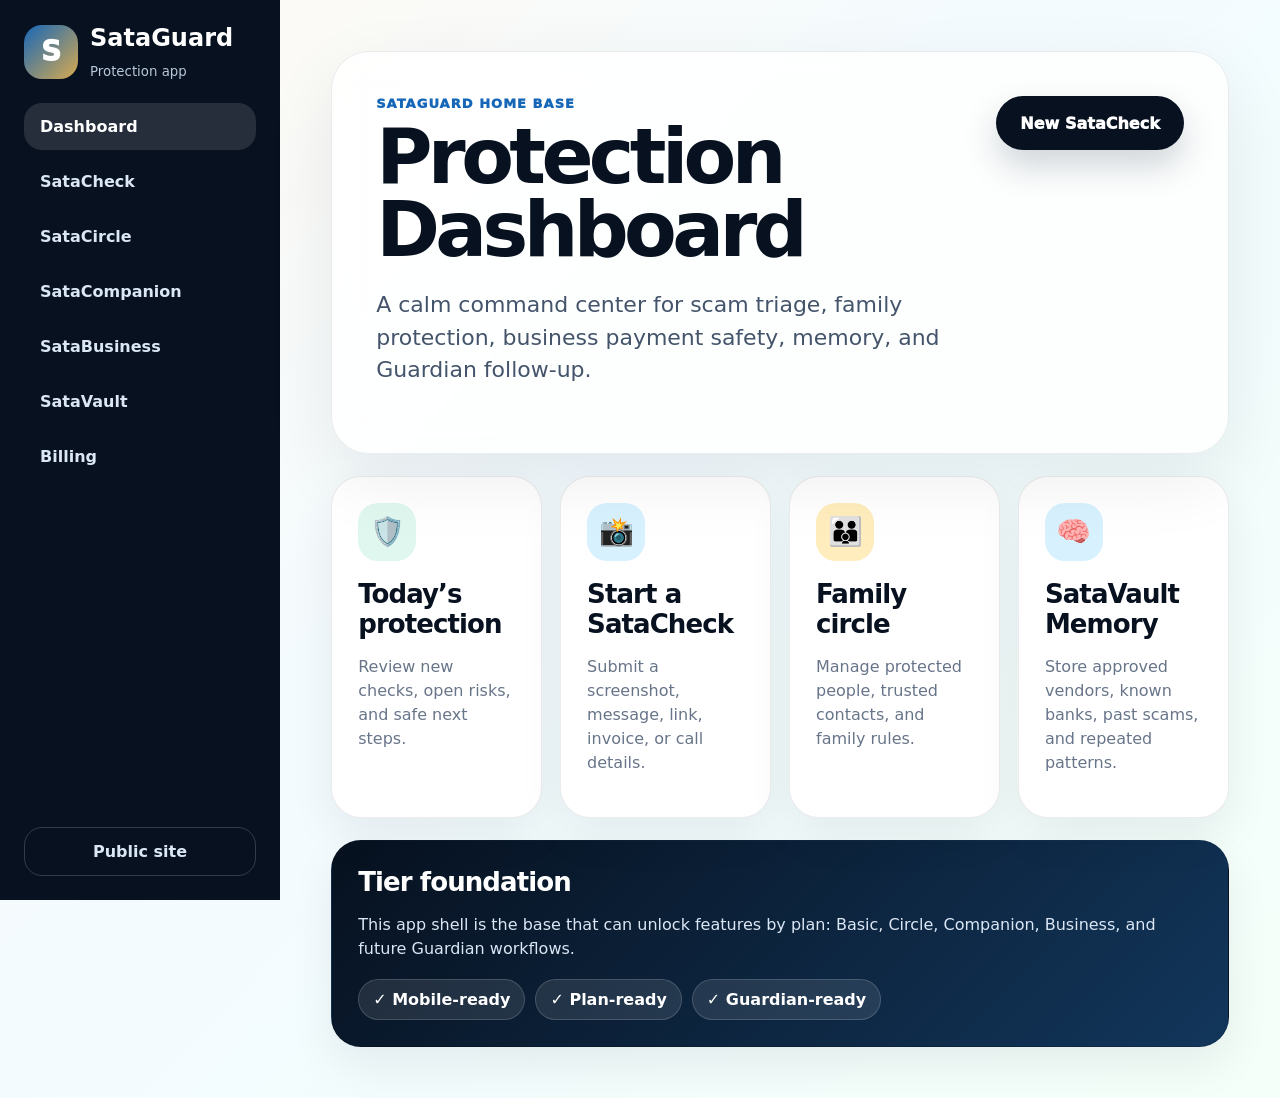
==== app/index.html @ 8d0e106e "feat: Add SataGuard app shell for tier foundation - Add /app dashboard route and tier page routes - " ====
<!doctype html><html lang="en"><head><meta charset="utf-8"/><meta name="viewport" content="width=device-width, initial-scale=1, viewport-fit=cover"/><meta name="theme-color" content="#07111f"/><title>Protection Dashboard | SataGuard App</title><link rel="stylesheet" href="/app/app.css"/></head><body><div class="app-shell"><aside class="app-sidebar"><a class="app-brand" href="/app"><span>S</span><strong>SataGuard</strong><small>Protection app</small></a><nav><a href="/app/index.html">Dashboard</a><a href="/app/satacheck.html">SataCheck</a><a href="/app/circle.html">SataCircle</a><a href="/app/companion.html">SataCompanion</a><a href="/app/business.html">SataBusiness</a><a href="/app/vault.html">SataVault</a><a href="/app/billing.html">Billing</a></nav><a class="public-link" href="/">Public site</a></aside><main class="app-main"><header class="app-top"><div><p class="app-kicker">SataGuard home base</p><h1>Protection Dashboard</h1><p>A calm command center for scam triage, family protection, business payment safety, memory, and Guardian follow-up.</p></div><a class="app-action" href="/satacheck.html">New SataCheck</a></header><section class="app-grid"><article class="app-card"><span>🛡️</span><h3>Today’s protection</h3><p>Review new checks, open risks, and safe next steps.</p></article><article class="app-card"><span>📸</span><h3>Start a SataCheck</h3><p>Submit a screenshot, message, link, invoice, or call details.</p></article><article class="app-card"><span>👪</span><h3>Family circle</h3><p>Manage protected people, trusted contacts, and family rules.</p></article><article class="app-card"><span>🧠</span><h3>SataVault Memory</h3><p>Store approved vendors, known banks, past scams, and repeated patterns.</p></article></section><section class="app-panel"><h2>Tier foundation</h2><p>This app shell is the base that can unlock features by plan: Basic, Circle, Companion, Business, and future Guardian workflows.</p><div class="status-row"><span>✓ Mobile-ready</span><span>✓ Plan-ready</span><span>✓ Guardian-ready</span></div></section></main></div><script src="/app/app.js"></script></body></html>
---- app/app.css ----
:root{--ink:#07111f;--text:#172033;--muted:#687589;--line:#d9e3ee;--soft:#f6f8fb;--blue:#1767b8;--gold:#d8aa4f;--green:#147a4d;--white:#fff}*{box-sizing:border-box}body{margin:0;font-family:Inter,ui-sans-serif,system-ui,-apple-system,Segoe UI,sans-serif;background:linear-gradient(135deg,#fffaf3,#f3fbff 45%,#f4fff9);color:var(--text)}a{color:inherit}.app-shell{display:grid;grid-template-columns:280px 1fr;min-height:100vh}.app-sidebar{position:sticky;top:0;height:100vh;padding:24px;background:var(--ink);color:white;display:flex;flex-direction:column;gap:24px}.app-brand{text-decoration:none;display:grid;grid-template-columns:54px 1fr;gap:12px;align-items:center}.app-brand span{grid-row:span 2;width:54px;height:54px;border-radius:18px;background:linear-gradient(135deg,var(--blue),var(--gold));display:grid;place-items:center;font-weight:950;font-size:28px}.app-brand strong{font-size:24px}.app-brand small{color:#b8c7d9}.app-sidebar nav{display:grid;gap:8px}.app-sidebar nav a,.public-link{padding:14px 16px;border-radius:18px;text-decoration:none;font-weight:850;color:#dbe7f5}.app-sidebar nav a:hover,.public-link:hover{background:#132842;color:white}.public-link{margin-top:auto;border:1px solid rgba(255,255,255,.18);text-align:center}.app-main{padding:clamp(20px,4vw,56px)}.app-top{display:grid;grid-template-columns:1fr auto;gap:20px;align-items:start;padding:clamp(24px,4vw,44px);border-radius:38px;background:rgba(255,255,255,.82);border:1px solid rgba(7,17,31,.08);box-shadow:0 24px 70px rgba(7,17,31,.08);backdrop-filter:blur(14px)}.app-kicker{margin:0 0 10px;color:var(--blue);font-weight:950;text-transform:uppercase;letter-spacing:.08em;font-size:13px}.app-top h1{margin:0 0 14px;font-size:clamp(42px,6vw,82px);line-height:.95;letter-spacing:-.06em;color:var(--ink)}.app-top p:not(.app-kicker){max-width:850px;color:#44546b;font-size:clamp(17px,2vw,22px);line-height:1.48}.app-action{display:inline-flex;align-items:center;justify-content:center;min-height:54px;padding:14px 24px;border-radius:999px;background:var(--ink);color:white;text-decoration:none;font-weight:950;box-shadow:0 16px 35px rgba(7,17,31,.18)}.app-grid{display:grid;grid-template-columns:repeat(4,minmax(0,1fr));gap:18px;margin-top:22px}.app-card,.app-panel{background:white;border:1px solid rgba(7,17,31,.08);border-radius:30px;padding:26px;box-shadow:0 18px 45px rgba(7,17,31,.07)}.app-card span{width:58px;height:58px;border-radius:20px;background:#dff7ee;display:grid;place-items:center;font-size:28px;margin-bottom:18px}.app-card:nth-child(2n) span{background:#d8f1ff}.app-card:nth-child(3n) span{background:#ffedbd}.app-card h3,.app-panel h2{margin:0 0 10px;color:var(--ink);font-size:26px;letter-spacing:-.035em}.app-card p,.app-panel p{color:var(--muted);line-height:1.5;font-size:16px}.app-panel{margin-top:22px;background:linear-gradient(135deg,#07111f,#12365b);color:white}.app-panel h2{color:white}.app-panel p{color:#dbe7f5}.status-row{display:flex;flex-wrap:wrap;gap:10px;margin-top:18px}.status-row span{padding:10px 14px;border-radius:999px;background:rgba(255,255,255,.1);border:1px solid rgba(255,255,255,.16);font-weight:850}@media(max-width:1100px){.app-shell{grid-template-columns:1fr}.app-sidebar{position:relative;height:auto}.app-sidebar nav{grid-template-columns:repeat(3,1fr)}.app-grid{grid-template-columns:repeat(2,1fr)}}@media(max-width:680px){.app-main{padding:14px}.app-top{grid-template-columns:1fr;border-radius:28px}.app-sidebar{padding:18px}.app-sidebar nav{grid-template-columns:1fr 1fr}.app-grid{grid-template-columns:1fr}.app-top h1{font-size:44px}.app-action{width:100%}}
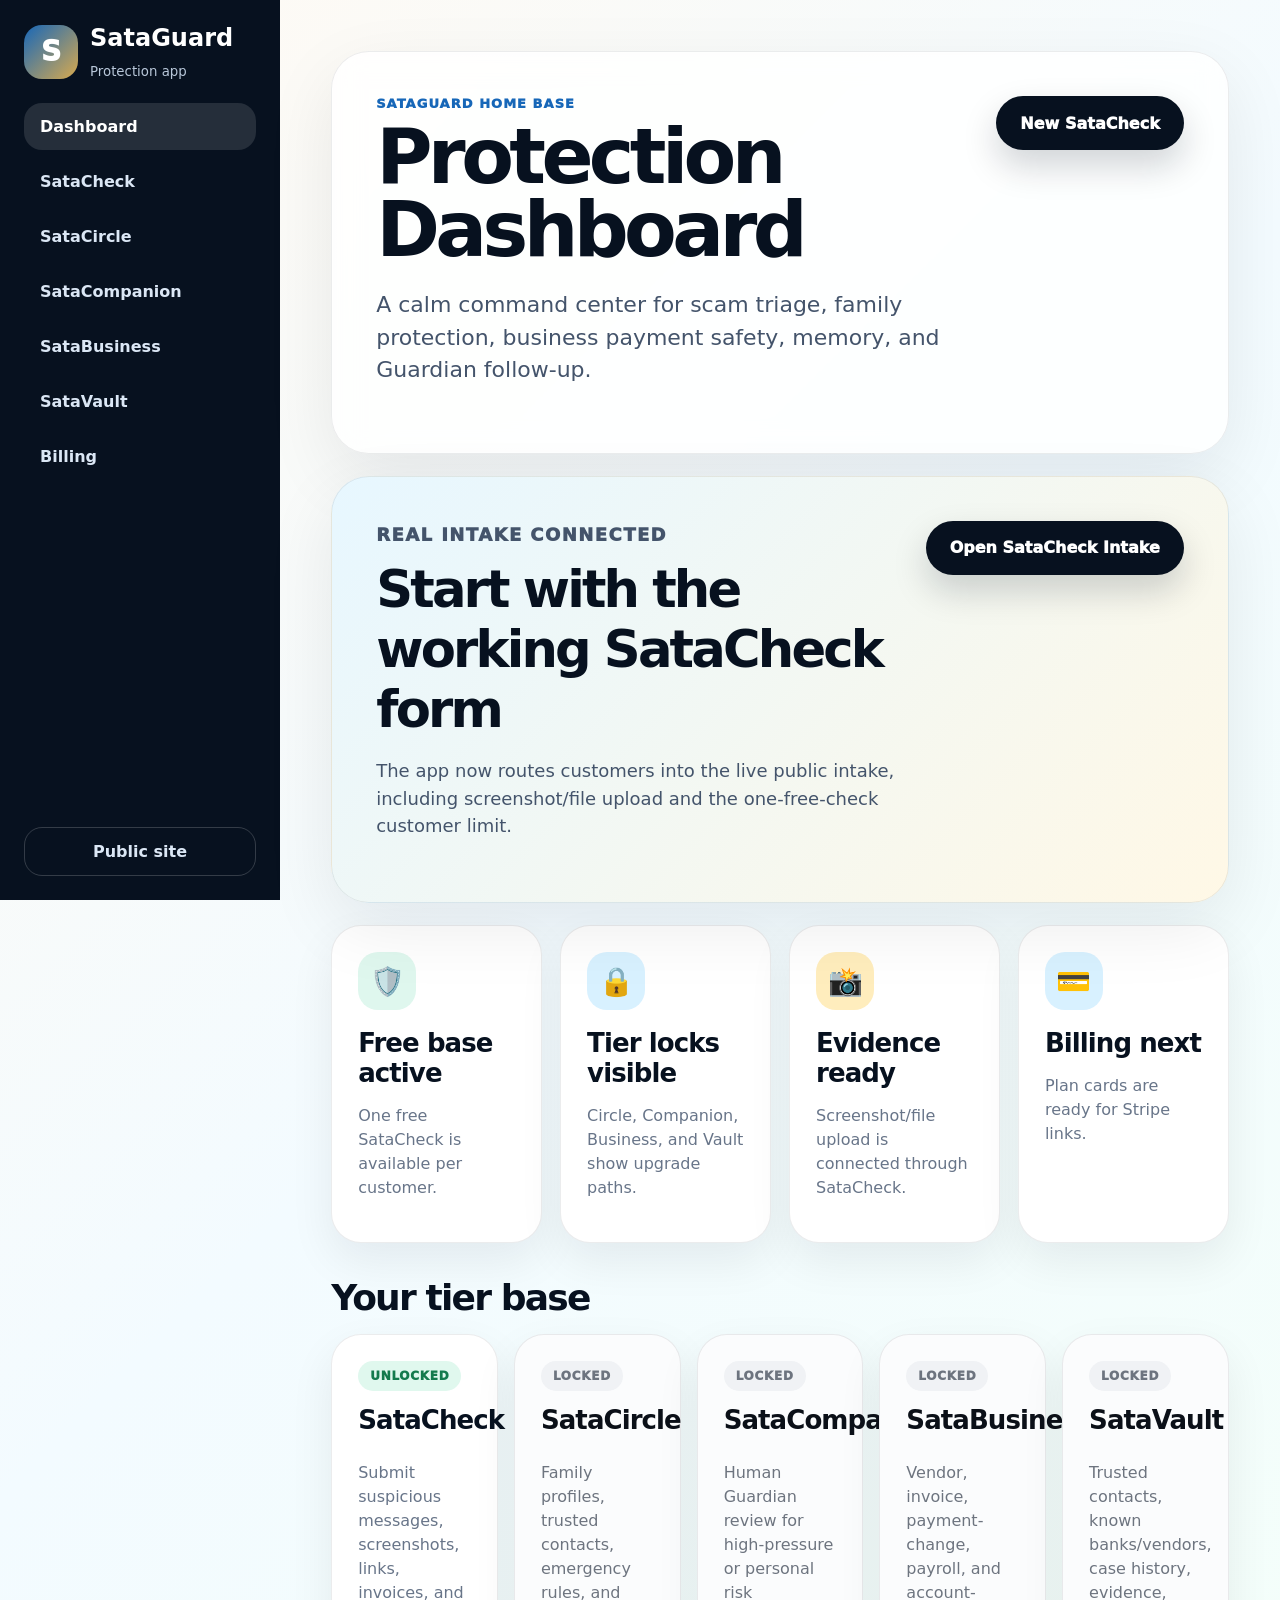
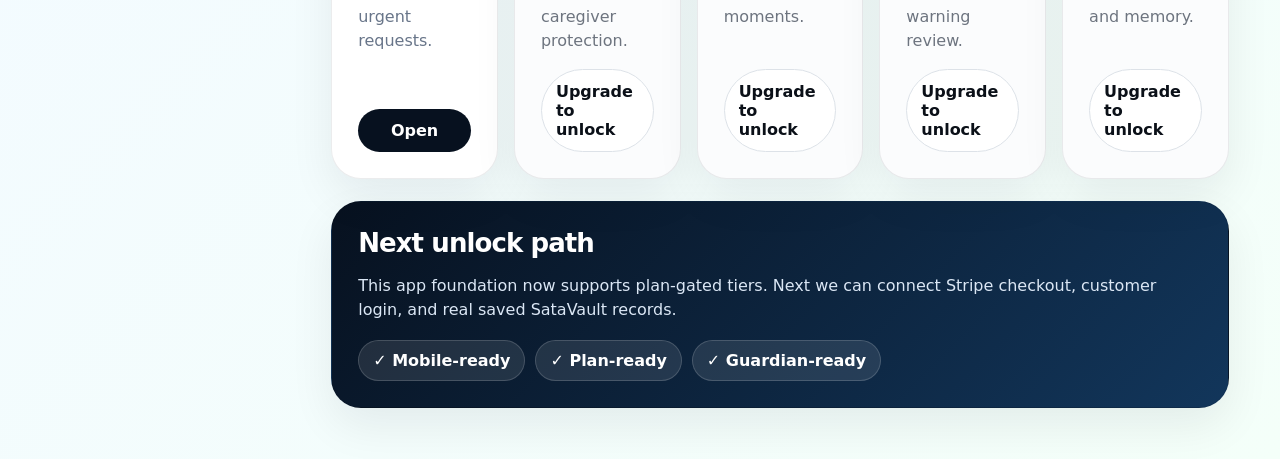
==== commit f5d18239: "feat: Add tier states to SataGuard app - Add tested plan access model for Free, Basic, Circle, Compa" ====
--- a/app/index.html
+++ b/app/index.html
@@ -1 +1 @@
-<!doctype html><html lang="en"><head><meta charset="utf-8"/><meta name="viewport" content="width=device-width, initial-scale=1, viewport-fit=cover"/><meta name="theme-color" content="#07111f"/><title>Protection Dashboard | SataGuard App</title><link rel="stylesheet" href="/app/app.css"/></head><body><div class="app-shell"><aside class="app-sidebar"><a class="app-brand" href="/app"><span>S</span><strong>SataGuard</strong><small>Protection app</small></a><nav><a href="/app/index.html">Dashboard</a><a href="/app/satacheck.html">SataCheck</a><a href="/app/circle.html">SataCircle</a><a href="/app/companion.html">SataCompanion</a><a href="/app/business.html">SataBusiness</a><a href="/app/vault.html">SataVault</a><a href="/app/billing.html">Billing</a></nav><a class="public-link" href="/">Public site</a></aside><main class="app-main"><header class="app-top"><div><p class="app-kicker">SataGuard home base</p><h1>Protection Dashboard</h1><p>A calm command center for scam triage, family protection, business payment safety, memory, and Guardian follow-up.</p></div><a class="app-action" href="/satacheck.html">New SataCheck</a></header><section class="app-grid"><article class="app-card"><span>🛡️</span><h3>Today’s protection</h3><p>Review new checks, open risks, and safe next steps.</p></article><article class="app-card"><span>📸</span><h3>Start a SataCheck</h3><p>Submit a screenshot, message, link, invoice, or call details.</p></article><article class="app-card"><span>👪</span><h3>Family circle</h3><p>Manage protected people, trusted contacts, and family rules.</p></article><article class="app-card"><span>🧠</span><h3>SataVault Memory</h3><p>Store approved vendors, known banks, past scams, and repeated patterns.</p></article></section><section class="app-panel"><h2>Tier foundation</h2><p>This app shell is the base that can unlock features by plan: Basic, Circle, Companion, Business, and future Guardian workflows.</p><div class="status-row"><span>✓ Mobile-ready</span><span>✓ Plan-ready</span><span>✓ Guardian-ready</span></div></section></main></div><script src="/app/app.js"></script></body></html>+<!doctype html><html lang="en"><head><meta charset="utf-8"/><meta name="viewport" content="width=device-width, initial-scale=1, viewport-fit=cover"/><meta name="theme-color" content="#07111f"/><title>Protection Dashboard | SataGuard App</title><link rel="stylesheet" href="/app/app.css"/></head><body><div class="app-shell"><aside class="app-sidebar"><a class="app-brand" href="/app"><span>S</span><strong>SataGuard</strong><small>Protection app</small></a><nav><a href="/app/index.html">Dashboard</a><a href="/app/satacheck.html">SataCheck</a><a href="/app/circle.html">SataCircle</a><a href="/app/companion.html">SataCompanion</a><a href="/app/business.html">SataBusiness</a><a href="/app/vault.html">SataVault</a><a href="/app/billing.html">Billing</a></nav><a class="public-link" href="/">Public site</a></aside><main class="app-main"><header class="app-top"><div><p class="app-kicker">SataGuard home base</p><h1>Protection Dashboard</h1><p>A calm command center for scam triage, family protection, business payment safety, memory, and Guardian follow-up.</p></div><a class="app-action" href="/satacheck.html">New SataCheck</a></header><section class="quick-flow"><div><p class="app-kicker">Real intake connected</p><h2>Start with the working SataCheck form</h2><p>The app now routes customers into the live public intake, including screenshot/file upload and the one-free-check customer limit.</p></div><a class="app-action" href="/satacheck.html">Open SataCheck Intake</a></section><section class="app-grid"><article class="app-card"><span>🛡️</span><h3>Free base active</h3><p>One free SataCheck is available per customer.</p></article><article class="app-card"><span>🔒</span><h3>Tier locks visible</h3><p>Circle, Companion, Business, and Vault show upgrade paths.</p></article><article class="app-card"><span>📸</span><h3>Evidence ready</h3><p>Screenshot/file upload is connected through SataCheck.</p></article><article class="app-card"><span>💳</span><h3>Billing next</h3><p>Plan cards are ready for Stripe links.</p></article></section><section class="tier-grid"><h2>Your tier base</h2><article class="tier-card unlocked"><div class="tier-state">Unlocked</div><h3>SataCheck</h3><p>Submit suspicious messages, screenshots, links, invoices, and urgent requests.</p><a href="/satacheck.html">Open</a></article><article class="tier-card locked"><div class="tier-state">Locked</div><h3>SataCircle</h3><p>Family profiles, trusted contacts, emergency rules, and caregiver protection.</p><a href="/app/billing.html">Upgrade to unlock</a></article><article class="tier-card locked"><div class="tier-state">Locked</div><h3>SataCompanion</h3><p>Human Guardian review for high-pressure or personal risk moments.</p><a href="/app/billing.html">Upgrade to unlock</a></article><article class="tier-card locked"><div class="tier-state">Locked</div><h3>SataBusiness</h3><p>Vendor, invoice, payment-change, payroll, and account-warning review.</p><a href="/app/billing.html">Upgrade to unlock</a></article><article class="tier-card locked"><div class="tier-state">Locked</div><h3>SataVault</h3><p>Trusted contacts, known banks/vendors, case history, evidence, and memory.</p><a href="/app/billing.html">Upgrade to unlock</a></article></section><section class="app-panel"><h2>Next unlock path</h2><p>This app foundation now supports plan-gated tiers. Next we can connect Stripe checkout, customer login, and real saved SataVault records.</p><div class="status-row"><span>✓ Mobile-ready</span><span>✓ Plan-ready</span><span>✓ Guardian-ready</span></div></section></main></div><script src="/app/app.js"></script></body></html>
--- a/app/app.css
+++ b/app/app.css
@@ -1 +1 @@
-:root{--ink:#07111f;--text:#172033;--muted:#687589;--line:#d9e3ee;--soft:#f6f8fb;--blue:#1767b8;--gold:#d8aa4f;--green:#147a4d;--white:#fff}*{box-sizing:border-box}body{margin:0;font-family:Inter,ui-sans-serif,system-ui,-apple-system,Segoe UI,sans-serif;background:linear-gradient(135deg,#fffaf3,#f3fbff 45%,#f4fff9);color:var(--text)}a{color:inherit}.app-shell{display:grid;grid-template-columns:280px 1fr;min-height:100vh}.app-sidebar{position:sticky;top:0;height:100vh;padding:24px;background:var(--ink);color:white;display:flex;flex-direction:column;gap:24px}.app-brand{text-decoration:none;display:grid;grid-template-columns:54px 1fr;gap:12px;align-items:center}.app-brand span{grid-row:span 2;width:54px;height:54px;border-radius:18px;background:linear-gradient(135deg,var(--blue),var(--gold));display:grid;place-items:center;font-weight:950;font-size:28px}.app-brand strong{font-size:24px}.app-brand small{color:#b8c7d9}.app-sidebar nav{display:grid;gap:8px}.app-sidebar nav a,.public-link{padding:14px 16px;border-radius:18px;text-decoration:none;font-weight:850;color:#dbe7f5}.app-sidebar nav a:hover,.public-link:hover{background:#132842;color:white}.public-link{margin-top:auto;border:1px solid rgba(255,255,255,.18);text-align:center}.app-main{padding:clamp(20px,4vw,56px)}.app-top{display:grid;grid-template-columns:1fr auto;gap:20px;align-items:start;padding:clamp(24px,4vw,44px);border-radius:38px;background:rgba(255,255,255,.82);border:1px solid rgba(7,17,31,.08);box-shadow:0 24px 70px rgba(7,17,31,.08);backdrop-filter:blur(14px)}.app-kicker{margin:0 0 10px;color:var(--blue);font-weight:950;text-transform:uppercase;letter-spacing:.08em;font-size:13px}.app-top h1{margin:0 0 14px;font-size:clamp(42px,6vw,82px);line-height:.95;letter-spacing:-.06em;color:var(--ink)}.app-top p:not(.app-kicker){max-width:850px;color:#44546b;font-size:clamp(17px,2vw,22px);line-height:1.48}.app-action{display:inline-flex;align-items:center;justify-content:center;min-height:54px;padding:14px 24px;border-radius:999px;background:var(--ink);color:white;text-decoration:none;font-weight:950;box-shadow:0 16px 35px rgba(7,17,31,.18)}.app-grid{display:grid;grid-template-columns:repeat(4,minmax(0,1fr));gap:18px;margin-top:22px}.app-card,.app-panel{background:white;border:1px solid rgba(7,17,31,.08);border-radius:30px;padding:26px;box-shadow:0 18px 45px rgba(7,17,31,.07)}.app-card span{width:58px;height:58px;border-radius:20px;background:#dff7ee;display:grid;place-items:center;font-size:28px;margin-bottom:18px}.app-card:nth-child(2n) span{background:#d8f1ff}.app-card:nth-child(3n) span{background:#ffedbd}.app-card h3,.app-panel h2{margin:0 0 10px;color:var(--ink);font-size:26px;letter-spacing:-.035em}.app-card p,.app-panel p{color:var(--muted);line-height:1.5;font-size:16px}.app-panel{margin-top:22px;background:linear-gradient(135deg,#07111f,#12365b);color:white}.app-panel h2{color:white}.app-panel p{color:#dbe7f5}.status-row{display:flex;flex-wrap:wrap;gap:10px;margin-top:18px}.status-row span{padding:10px 14px;border-radius:999px;background:rgba(255,255,255,.1);border:1px solid rgba(255,255,255,.16);font-weight:850}@media(max-width:1100px){.app-shell{grid-template-columns:1fr}.app-sidebar{position:relative;height:auto}.app-sidebar nav{grid-template-columns:repeat(3,1fr)}.app-grid{grid-template-columns:repeat(2,1fr)}}@media(max-width:680px){.app-main{padding:14px}.app-top{grid-template-columns:1fr;border-radius:28px}.app-sidebar{padding:18px}.app-sidebar nav{grid-template-columns:1fr 1fr}.app-grid{grid-template-columns:1fr}.app-top h1{font-size:44px}.app-action{width:100%}}+:root{--ink:#07111f;--text:#172033;--muted:#687589;--line:#d9e3ee;--soft:#f6f8fb;--blue:#1767b8;--gold:#d8aa4f;--green:#147a4d;--white:#fff}*{box-sizing:border-box}body{margin:0;font-family:Inter,ui-sans-serif,system-ui,-apple-system,Segoe UI,sans-serif;background:linear-gradient(135deg,#fffaf3,#f3fbff 45%,#f4fff9);color:var(--text)}a{color:inherit}.app-shell{display:grid;grid-template-columns:280px 1fr;min-height:100vh}.app-sidebar{position:sticky;top:0;height:100vh;padding:24px;background:var(--ink);color:white;display:flex;flex-direction:column;gap:24px}.app-brand{text-decoration:none;display:grid;grid-template-columns:54px 1fr;gap:12px;align-items:center}.app-brand span{grid-row:span 2;width:54px;height:54px;border-radius:18px;background:linear-gradient(135deg,var(--blue),var(--gold));display:grid;place-items:center;font-weight:950;font-size:28px}.app-brand strong{font-size:24px}.app-brand small{color:#b8c7d9}.app-sidebar nav{display:grid;gap:8px}.app-sidebar nav a,.public-link{padding:14px 16px;border-radius:18px;text-decoration:none;font-weight:850;color:#dbe7f5}.app-sidebar nav a:hover,.public-link:hover{background:#132842;color:white}.public-link{margin-top:auto;border:1px solid rgba(255,255,255,.18);text-align:center}.app-main{padding:clamp(20px,4vw,56px)}.app-top,.quick-flow{display:grid;grid-template-columns:1fr auto;gap:20px;align-items:start;padding:clamp(24px,4vw,44px);border-radius:38px;background:rgba(255,255,255,.82);border:1px solid rgba(7,17,31,.08);box-shadow:0 24px 70px rgba(7,17,31,.08);backdrop-filter:blur(14px)}.quick-flow{margin-top:22px;background:linear-gradient(135deg,#e7f7ff,#fff8e6)}.quick-flow h2{margin:0 0 10px;font-size:clamp(30px,4vw,54px);letter-spacing:-.055em;color:var(--ink)}.quick-flow p{color:#44546b;line-height:1.55;font-size:18px}.app-kicker{margin:0 0 10px;color:var(--blue);font-weight:950;text-transform:uppercase;letter-spacing:.08em;font-size:13px}.app-top h1{margin:0 0 14px;font-size:clamp(42px,6vw,82px);line-height:.95;letter-spacing:-.06em;color:var(--ink)}.app-top p:not(.app-kicker){max-width:850px;color:#44546b;font-size:clamp(17px,2vw,22px);line-height:1.48}.app-action{display:inline-flex;align-items:center;justify-content:center;min-height:54px;padding:14px 24px;border-radius:999px;background:var(--ink);color:white;text-decoration:none;font-weight:950;box-shadow:0 16px 35px rgba(7,17,31,.18);white-space:nowrap}.app-grid{display:grid;grid-template-columns:repeat(4,minmax(0,1fr));gap:18px;margin-top:22px}.app-card,.app-panel,.tier-card{background:white;border:1px solid rgba(7,17,31,.08);border-radius:30px;padding:26px;box-shadow:0 18px 45px rgba(7,17,31,.07)}.app-card span{width:58px;height:58px;border-radius:20px;background:#dff7ee;display:grid;place-items:center;font-size:28px;margin-bottom:18px}.app-card:nth-child(2n) span{background:#d8f1ff}.app-card:nth-child(3n) span{background:#ffedbd}.app-card h3,.app-panel h2,.tier-card h3{margin:0 0 10px;color:var(--ink);font-size:26px;letter-spacing:-.035em}.app-card p,.app-panel p,.tier-card p{color:var(--muted);line-height:1.5;font-size:16px}.tier-grid{display:grid;grid-template-columns:repeat(5,minmax(0,1fr));gap:16px;margin-top:22px}.tier-grid h2{grid-column:1/-1;margin:12px 0 0;font-size:36px;letter-spacing:-.05em;color:var(--ink)}.tier-card{position:relative;min-height:230px;display:flex;flex-direction:column}.tier-card.locked{filter:saturate(.55);background:#fbfcfe}.tier-state{align-self:flex-start;padding:8px 12px;border-radius:999px;background:#e0f8ee;color:var(--green);font-weight:950;font-size:12px;text-transform:uppercase;letter-spacing:.06em;margin-bottom:14px}.tier-card.locked .tier-state{background:#eef2f7;color:#687589}.tier-card a{margin-top:auto;display:inline-flex;justify-content:center;padding:12px 14px;border-radius:999px;background:var(--ink);color:white;text-decoration:none;font-weight:900}.tier-card.locked a{background:#fff;border:1px solid var(--line);color:var(--ink)}.app-panel{margin-top:22px;background:linear-gradient(135deg,#07111f,#12365b);color:white}.app-panel h2{color:white}.app-panel p{color:#dbe7f5}.status-row{display:flex;flex-wrap:wrap;gap:10px;margin-top:18px}.status-row span{padding:10px 14px;border-radius:999px;background:rgba(255,255,255,.1);border:1px solid rgba(255,255,255,.16);font-weight:850}@media(max-width:1200px){.tier-grid{grid-template-columns:repeat(2,1fr)}}@media(max-width:1100px){.app-shell{grid-template-columns:1fr}.app-sidebar{position:relative;height:auto}.app-sidebar nav{grid-template-columns:repeat(3,1fr)}.app-grid{grid-template-columns:repeat(2,1fr)}}@media(max-width:680px){.app-main{padding:14px}.app-top,.quick-flow{grid-template-columns:1fr;border-radius:28px}.app-sidebar{padding:18px}.app-sidebar nav{grid-template-columns:1fr 1fr}.app-grid,.tier-grid{grid-template-columns:1fr}.app-top h1{font-size:44px}.app-action{width:100%}}
